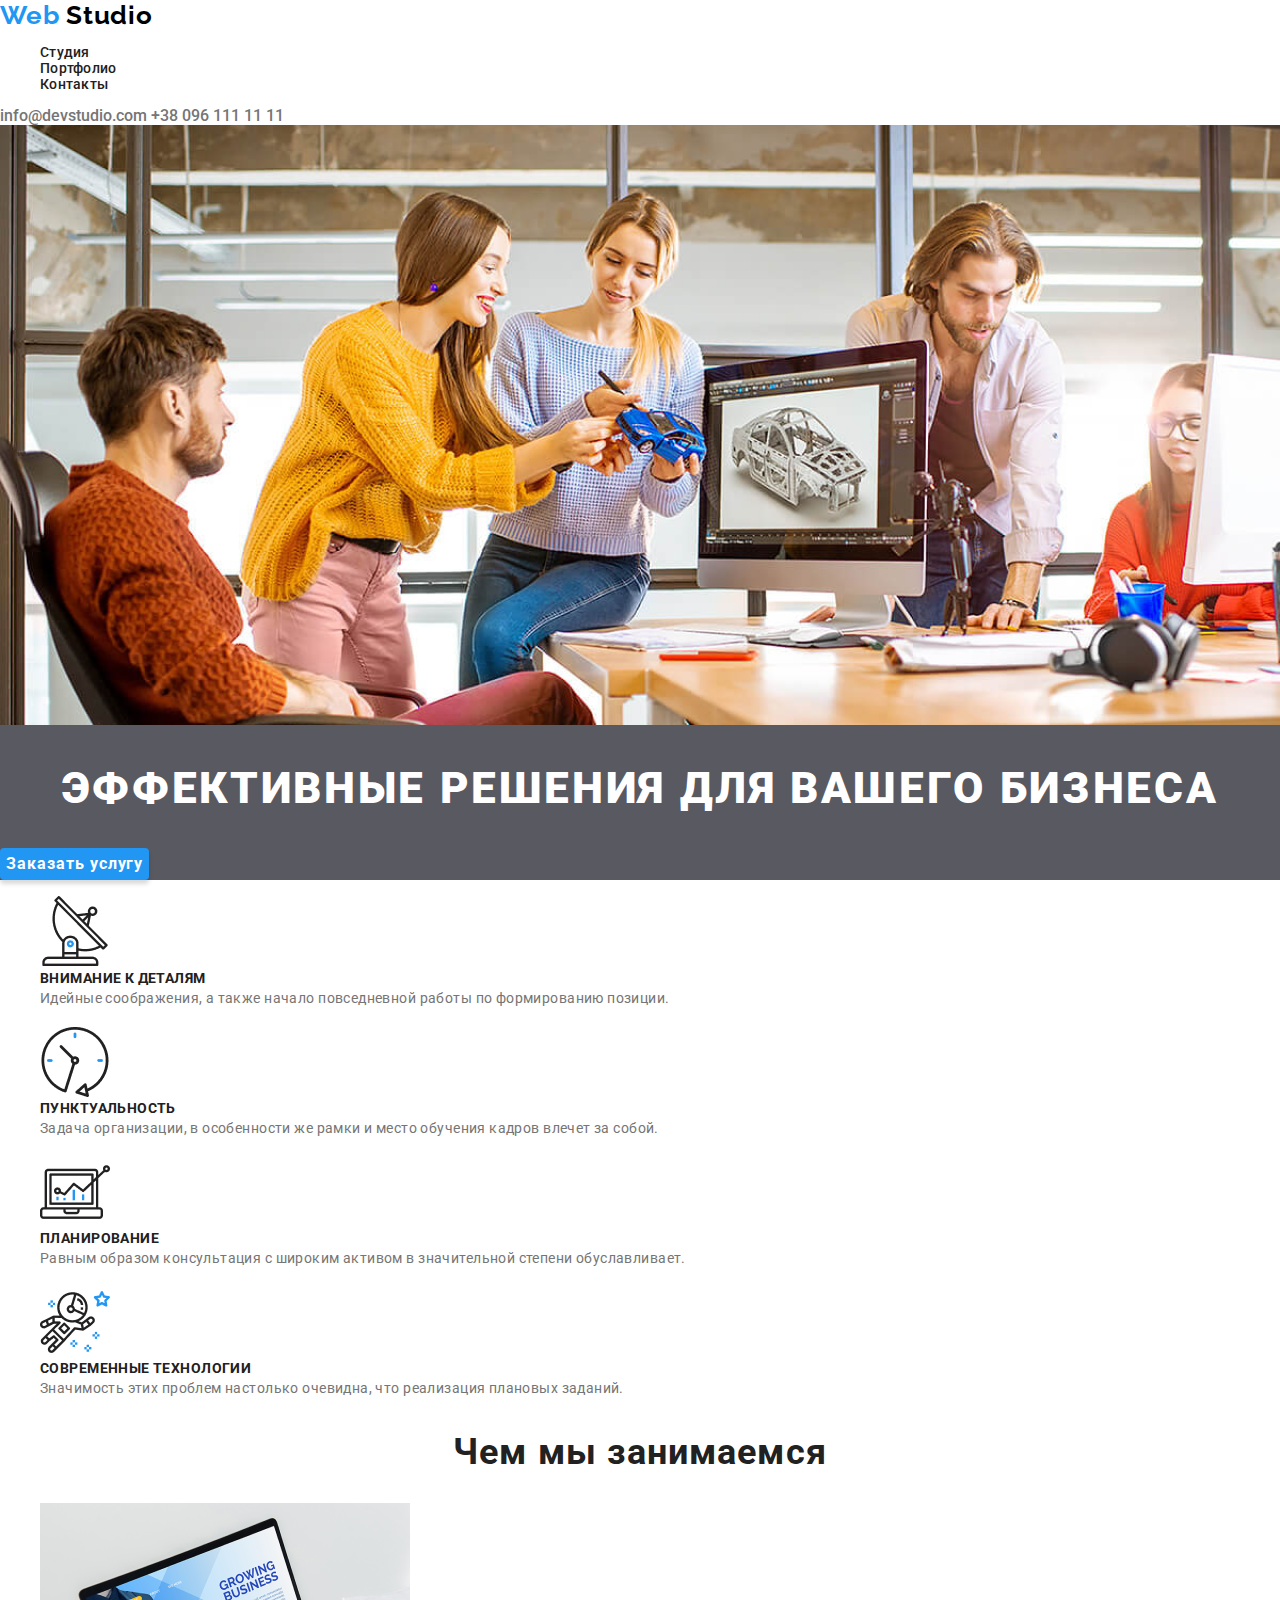
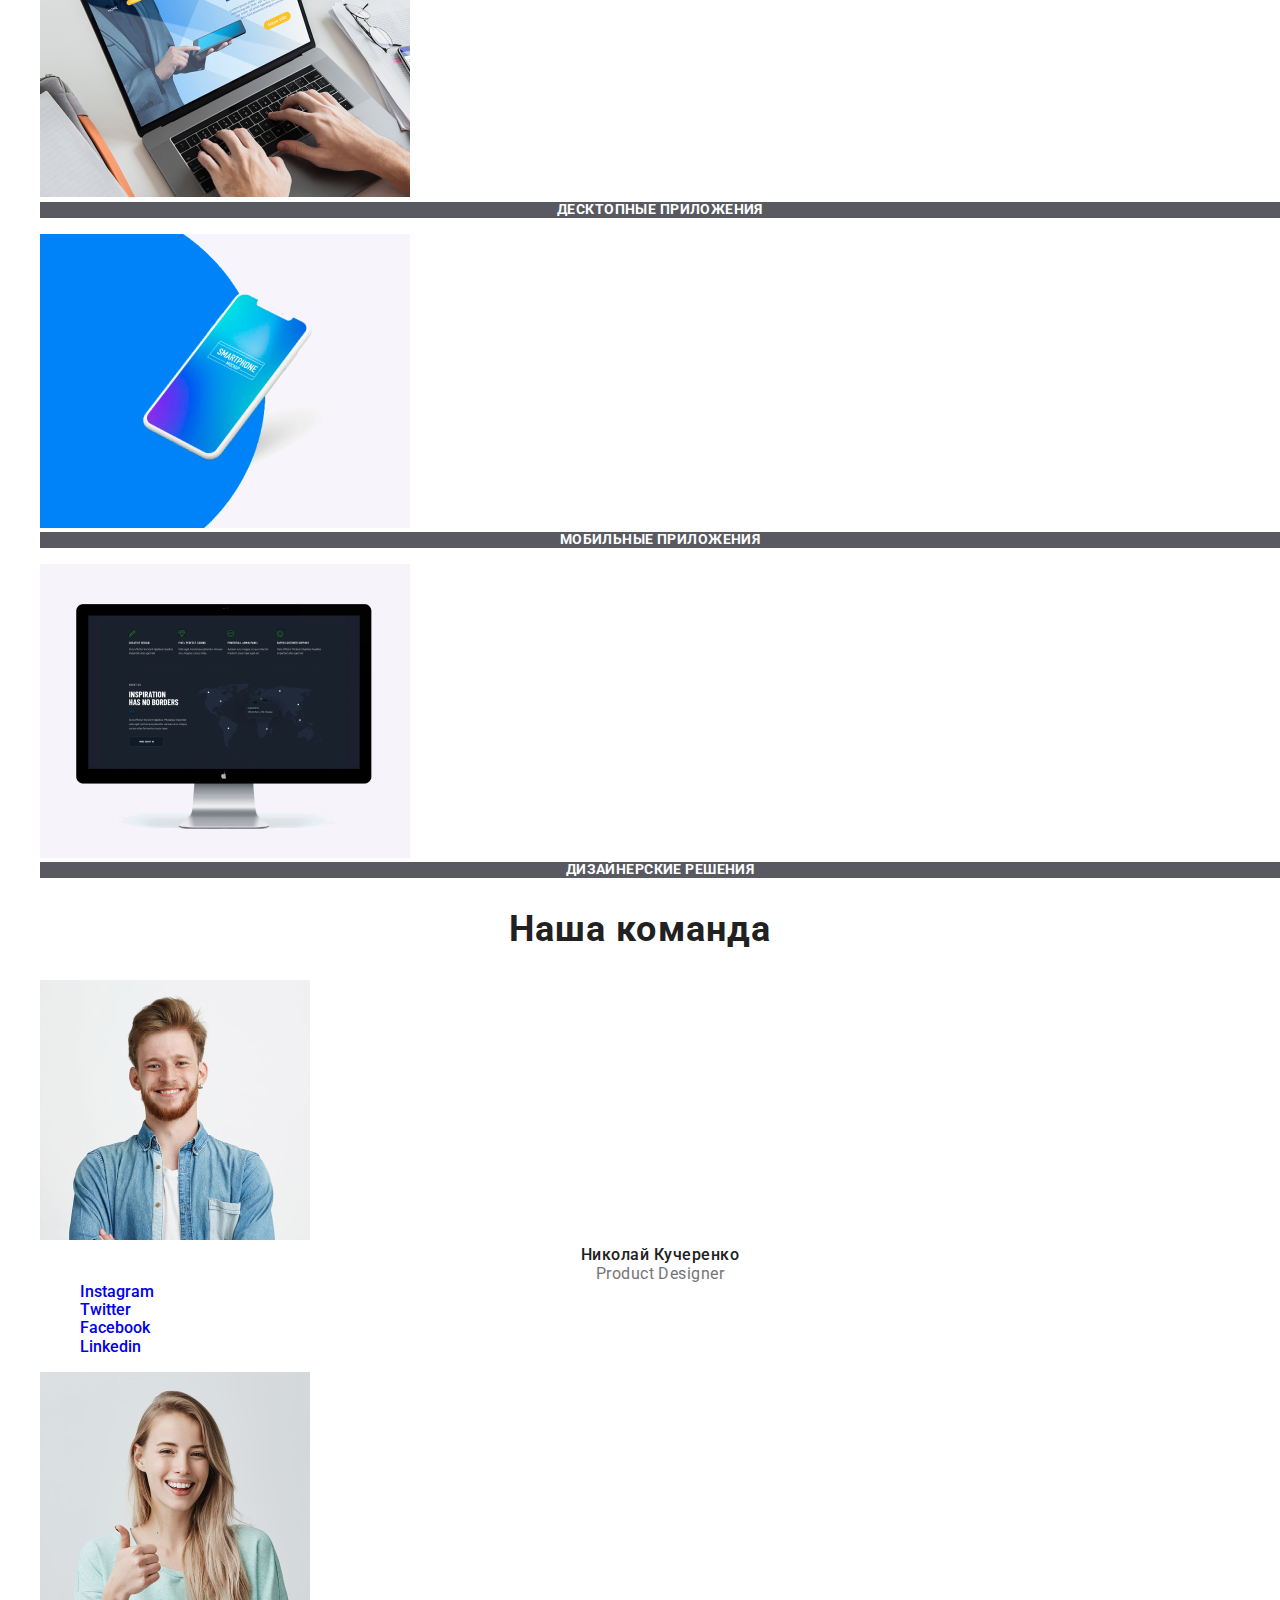
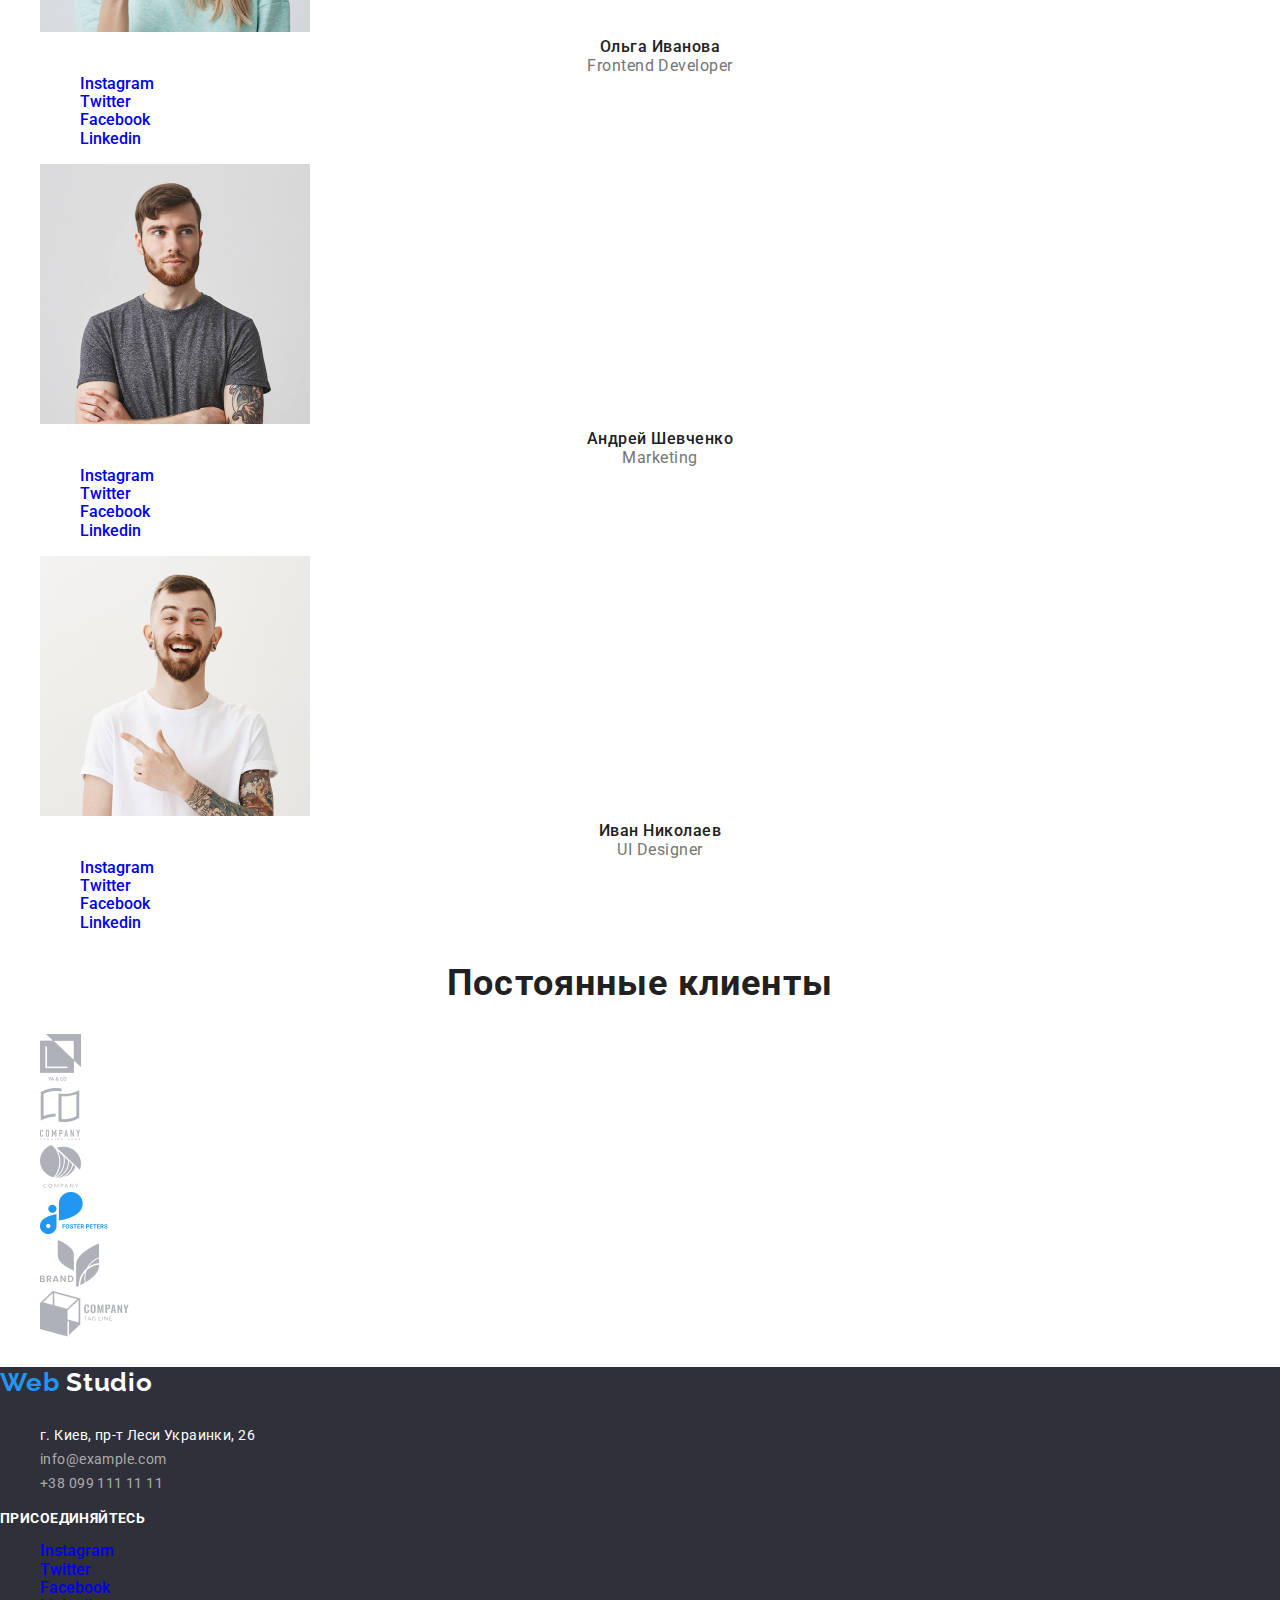
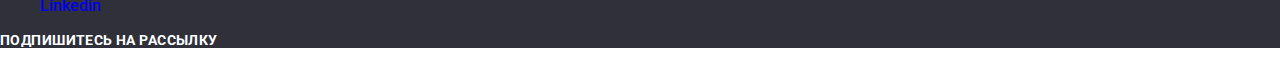
==== index.html @ 92ddf0d1 "Перенес файлы в новый репозиторий" ====
<!DOCTYPE html>
<html lang="ru">
  <head>
    <meta charset="UTF-8" />
    <meta name="viewport" content="width=device-width, initial-scale=1.0" />
    <link rel="stylesheet" href="./css/normalize.css" />
    <link href="https://fonts.googleapis.com/css2?family=Raleway:wght@700&family=Roboto:wght@400;500;700;900&display=swap"
      rel="stylesheet" />
    <link rel="stylesheet" href="./css/styles.css" />
    <title>Web Studio</title>
  </head>
  <body>
    <header>
      <a href="./" class="logo">Web <span class="logoword">Studio</span></a>
      <nav>
        <ul class="navigation">
          <li><a href="index.html" class="navigation-item">Студия</a></li>
          <li>
          <a href="portfolio.html" class="navigation-item">Портфолио</a>
          </li>
          <li><a href="#" class="navigation-item">Контакты</a></li>
        </ul>
      </nav>
      <a href="mailto:info@devstudio.com" class="navigation-item">info@devstudio.com</a>
      <a href="tel:+380961111111" class="navigation-item">+38 096 111 11 11</a>
    </header>

    <main>
      <section class="hero">
        <div>
          <img src="./images/Header img.png" alt="Команда работает над проектом" />
          <h1>Эффективные решения для вашего бизнеса</h1>
          <button class="button">Заказать услугу</button>
         </div>
      </section>
      <section>
        <ul class="features">
          <li><img src="./images/antenna 1.png" alt="Антена" /></li>
          <li class="features-title">Внимание к деталям</li>
          <li class="features-content">
            Идейные соображения, а также начало повседневной работы по
            формированию позиции.
          </li>
        </ul>
        <ul class="features">
          <li><img src="./images/clock 1.png" alt="Часы" /></li>
          <li class="features-title">Пунктуальность</li>
          <li class="features-content">
            Задача организации, в особенности же рамки и место обучения кадров
            влечет за собой.
          </li>
        </ul>
        <ul class="features">
          <li><img src="./images/diagram 1.png" alt="Диграмма" /></li>
          <li class="features-title">Планирование</li>
          <li class="features-content">
            Равным образом консультация с широким активом в значительной степени
            обуславливает.
          </li>
        </ul>
        <ul class="features">
          <li><img src="./images/astronaut 1.png" alt="Астронавт" /></li>
          <li class="features-title">Современные технологии</li>
          <li class="features-content">
            Значимость этих проблем настолько очевидна, что реализация плановых
            заданий.
          </li>
        </ul>
      </section>
      <section>
        <h2>Чем мы занимаемся</h2>
        <ul class="working">
          <li><img src="./images/desktop.png" alt="Десктоп" /></li>
          <li class="working-title">Десктопные приложения</li>
        </ul>
        <ul class="working">
          <li><img src="./images/mobile.png" alt="Мобильный" /></li>
          <li class="working-title">Мобильные приложения</li>
        </ul>
        <ul class="working">
          <li><img src="./images/design.png" alt="Дизайн" /></li>
          <li class="working-title">Дизайнерские решения</li>
        </ul>
      </section>
      <section>
        <h2>Наша команда</h2>
        <ul class="team-list">
          <li><img src="./images/nickolay.png" alt="Николай Кучеренко" /></li>
          <li class="employee">Николай Кучеренко</li>
          <li class="profession">Product Designer</li>
          <li>
            <ul class="social-link">
              <li><a href="#" aria-label="Instagram" class="social-item">Instagram</a></li>
              <li><a href="#" aria-label="Twitter" class="social-item">Twitter</a></li>
              <li><a href="#" aria-label="Facebook" class="social-item">Facebook</a></li>
              <li><a href="#" aria-label="Linkedin" class="social-item">Linkedin</a></li>
            </ul>
          </li>
        </ul>
        <ul class="team-list">
          <li><img src="./images/olga.png" alt="Ольга Иванова" /></li>
          <li class="employee">Ольга Иванова</li>
          <li class="profession">Frontend Developer</li>
          <li>
            <ul class="social-link">
              <li><a href="#" aria-label="Instagram" class="social-item">Instagram</a></li>
              <li><a href="#" aria-label="Twitter" class="social-item">Twitter</a></li>
              <li><a href="#" aria-label="Facebook" class="social-item">Facebook</a></li>
              <li><a href="#" aria-label="Linkedin" class="social-item">Linkedin</a></li>
            </ul>
          </li>
        </ul>
        <ul class="team-list">
          <li><img src="./images/andrey.png" alt="Андрей Шевченко" /></li>
          <li class="employee">Андрей Шевченко</li>
          <li class="profession">Marketing</li>
          <li>
            <ul class="social-link">
              <li><a href="#" aria-label="Instagram" class="social-item">Instagram</a></li>
              <li><a href="#" aria-label="Twitter" class="social-item">Twitter</a></li>
              <li><a href="#" aria-label="Facebook" class="social-item">Facebook</a></li>
              <li><a href="#" aria-label="Linkedin" class="social-item">Linkedin</a></li>
            </ul>
          </li>
        </ul>
        <ul class="team-list">
          <li><img src="./images/ivan.png" alt="Иван Николаев" /></li>
          <li class="employee">Иван Николаев</li>
          <li class="profession">UI Designer</li>
          <li>
            <ul class="social-link">
              <li><a href="#" aria-label="Instagram" class="social-item">Instagram</a></li>
              <li><a href="#" aria-label="Twitter" class="social-item">Twitter</a></li>
              <li><a href="#" aria-label="Facebook" class="social-item">Facebook</a></li>
              <li><a href="#" aria-label="Linkedin" class="social-item">Linkedin</a></li>
            </ul>
          </li>
        </ul>
      </section>
      <section>
        <h2>Постоянные клиенты</h2>
        <ul class="client-list">
          <li>
            <a href="#"><img src="./images/logo-1.png" alt="logo1" /></a>
          </li>
          <li>
            <a href="#"><img src="./images/logo-2.png" alt="logo2" /></a>
          </li>
          <li>
            <a href="#"><img src="./images/logo-3.png" alt="logo3" /></a>
          </li>
          <li>
            <a href="#"><img src="./images/logo-4.png" alt="logo4" /></a>
          </li>
          <li>
            <a href="#"><img src="./images/logo-5.png" alt="logo5" /></a>
          </li>
          <li>
            <a href="#"><img src="./images/logo-6.png" alt="logo6" /></a>
          </li>
        </ul>
      </section>
    </main>
    <footer>
      <section>
        <h3 class="logo">Web <span class="logoword-white">Studio</span></h3>
        <address>
          <ul class="address">
            <li>г. Киев, пр-т Леси Украинки, 26</li>
            <li class="address-item">info@example.com</li>
            <li class="address-item">+38 099 111 11 11</li>
          </ul>
        </address>
      </section>
      <section>
        <h3 class="invite">Присоединяйтесь</h3>
        <ul class="invite-list">
          <li>
            <a href="#" aria-label="Instagram" class="invite-item">Instagram</a>
          </li>
          <li>
            <a href="#" aria-label="Twitter" class="invite-item">Twitter</a>
          </li>
          <li>
            <a href="#" aria-label="Facebook" class="invite-item">Facebook</a>
          </li>
            <a href="#" aria-label="Linkedin" class="invite-item">Linkedin</a>
          </li>
        </ul>
      </section>
      <section>
        <h3 class="invite">Подпишитесь на рассылку</h3>
      </section>
    </footer>
  </body>
</html>
---- css/styles.css ----
:root {
  --accent-color: #2196f3;
  --dark-color: #212121;
  --white-color: #ffffff;
  --gray-color: #757575;
}

body {
  font-family: "Roboto", sans-serif;
  font-style: normal;
  font-weight: 500;
  color: var(--dark-color);
}

/* Начало хедера */

.logo {
  font-family: "Raleway", sans-serif;
  font-style: normal;
  font-weight: bold;
  font-size: 26px;
  line-height: 1.19;
  letter-spacing: 0.03em;
  color: var(--accent-color);
  text-decoration: none;
}
.logoword {
  color: #000000;
}

.navigation {
  font-size: 14px;
  line-height: 1.14;
  letter-spacing: 0.02em;
  list-style-type: none;
}

.navigation-item {
  text-decoration: none;
  color: var(--dark-color);
}

.navigation-item:hover {
  color: var(--accent-color);
}

.navigation-item:focus {
  color: var(--accent-color);
}

nav ~ a.navigation-item {
  color: var(--gray-color);
}

/* Конец хедера */
/* Начало основной части */

.hero {
  background: rgba(47, 48, 58, 0.8);
}

h1 {
  font-style: normal;
  font-weight: 900;
  font-size: 44px;
  line-height: 1.36;
  text-align: center;
  letter-spacing: 0.06em;
  text-transform: uppercase;
  color: var(--white-color);
}

.button {
  font-weight: bold;
  font-size: 16px;
  line-height: 1.87;
  display: flex;
  align-items: center;
  text-align: center;
  letter-spacing: 0.06em;
  color: var(--white-color);
  background: var(--accent-color);
  box-shadow: 0px 4px 4px rgba(0, 0, 0, 0.15);
  border-radius: 4px;
  border: var(--white-color);
}

.button:hover {
  background: #188ce8;
}

.features {
  list-style-type: none;
}

.features-title {
  font-weight: bold;
  font-size: 14px;
  line-height: 1.14;
  letter-spacing: 0.03em;
  text-transform: uppercase;
  color: var(--dark-color);
}

.features-content {
  font-weight: normal;
  font-size: 14px;
  line-height: 1.71;
  letter-spacing: 0.03em;
  color: var(--gray-color);
}

h2 {
  font-weight: bold;
  font-size: 36px;
  line-height: 1.17;
  text-align: center;
  letter-spacing: 0.03em;
  color: var(--dark-color);
}

.working {
  list-style-type: none;
}

.working-title {
  font-weight: bold;
  font-size: 14px;
  line-height: 1.14;
  text-align: center;
  letter-spacing: 0.03em;
  text-transform: uppercase;
  color: var(--white-color);
  background: rgba(47, 48, 58, 0.8);
}

.team-list,
.social-link {
  list-style-type: none;
}

.social-item {
  text-decoration: none;
}

.employee {
  font-weight: 500;
  font-size: 16px;
  line-height: 1.19;
  text-align: center;
  letter-spacing: 0.03em;
  color: var(--dark-color);
}

.profession {
  font-weight: normal;
  font-size: 16px;
  line-height: 1.19;
  text-align: center;
  letter-spacing: 0.03em;
  color: var(--gray-color);
}

.client-list {
  list-style-type: none;
}

/* Конец основной части */
/* Начало футера */

footer {
  background: #2f303a;
}

.logoword-white {
  color: var(--white-color);
}

.address {
  list-style-type: none;
  font-style: normal;
  font-weight: normal;
  font-size: 14px;
  line-height: 1.714;
  letter-spacing: 0.03em;
  color: var(--white-color);
}

.address-item {
  color: rgba(255, 255, 255, 0.6);
}

.invite {
  font-weight: bold;
  font-size: 14px;
  line-height: 1.143;
  letter-spacing: 0.03em;
  text-transform: uppercase;
  color: var(--white-color);
}

.invite-list {
  list-style-type: none;
}

.invite-item {
  text-decoration: none;
}

/* Конец футера */
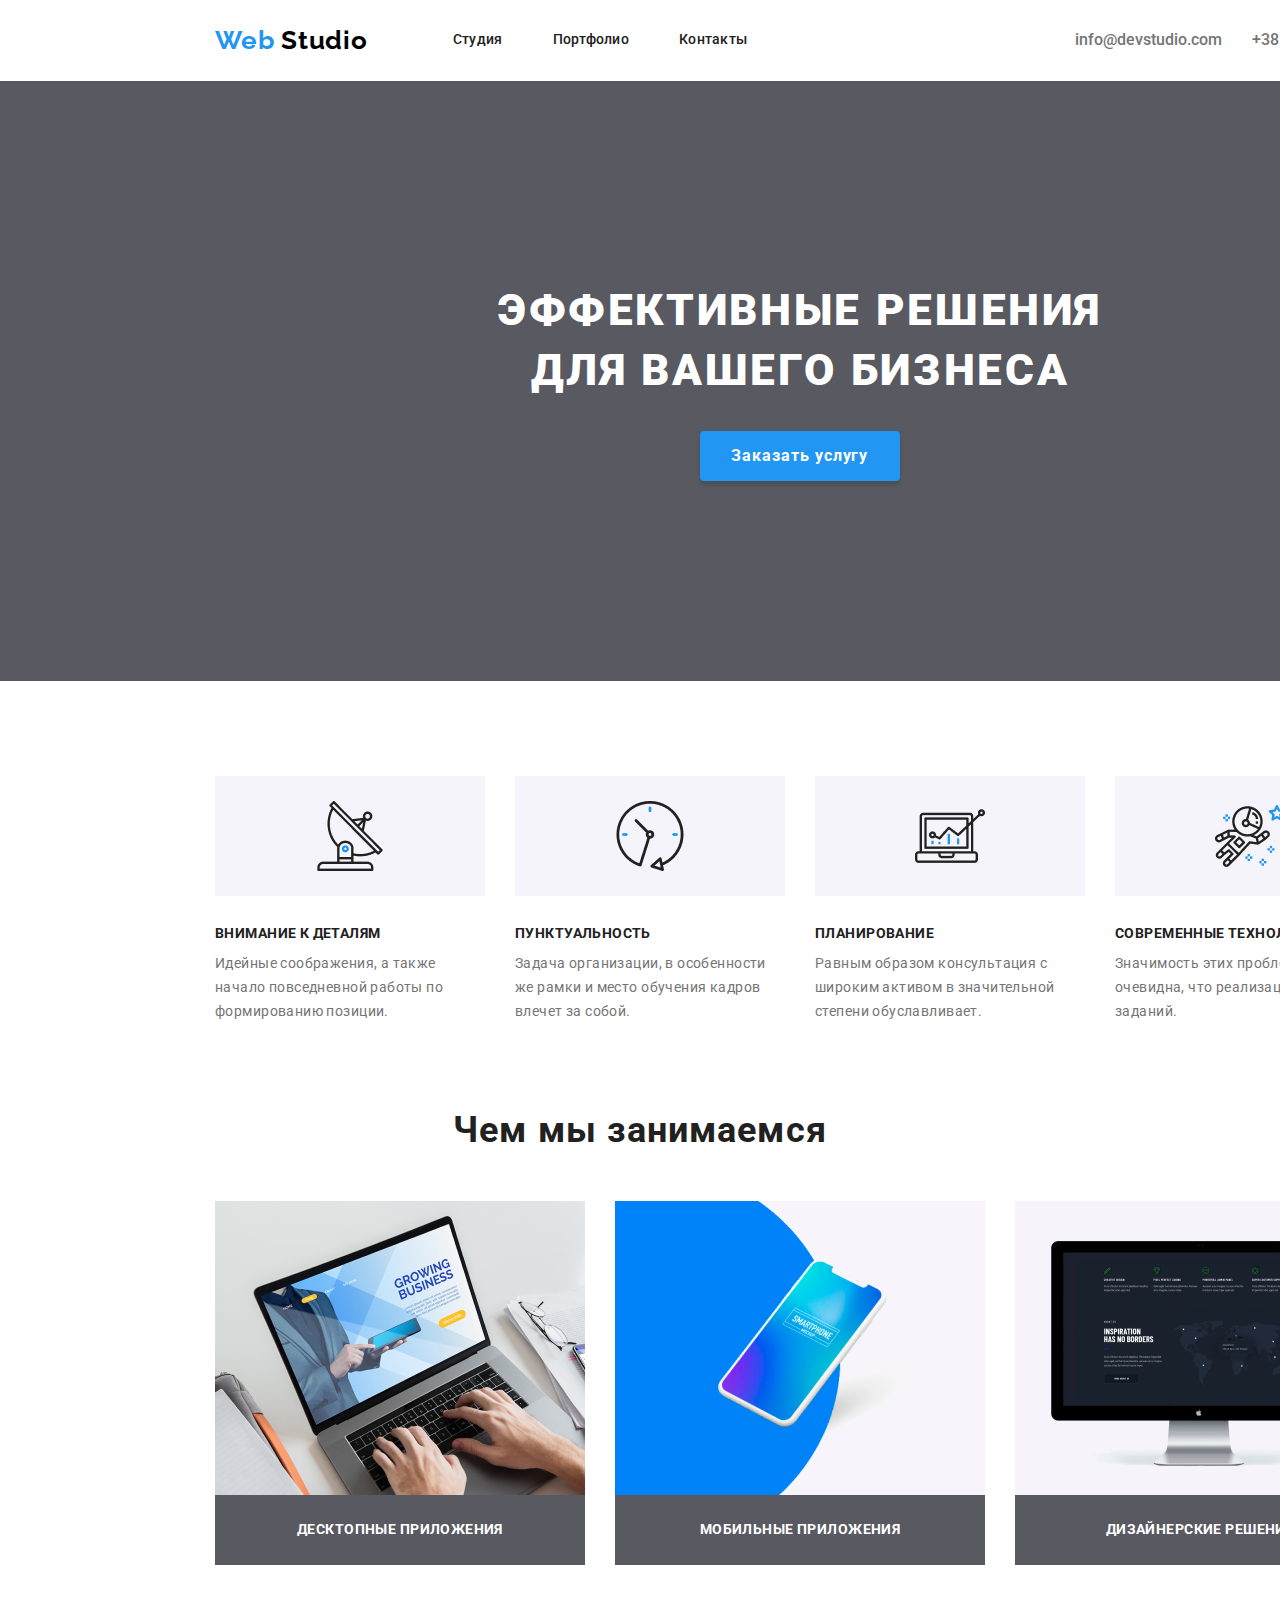
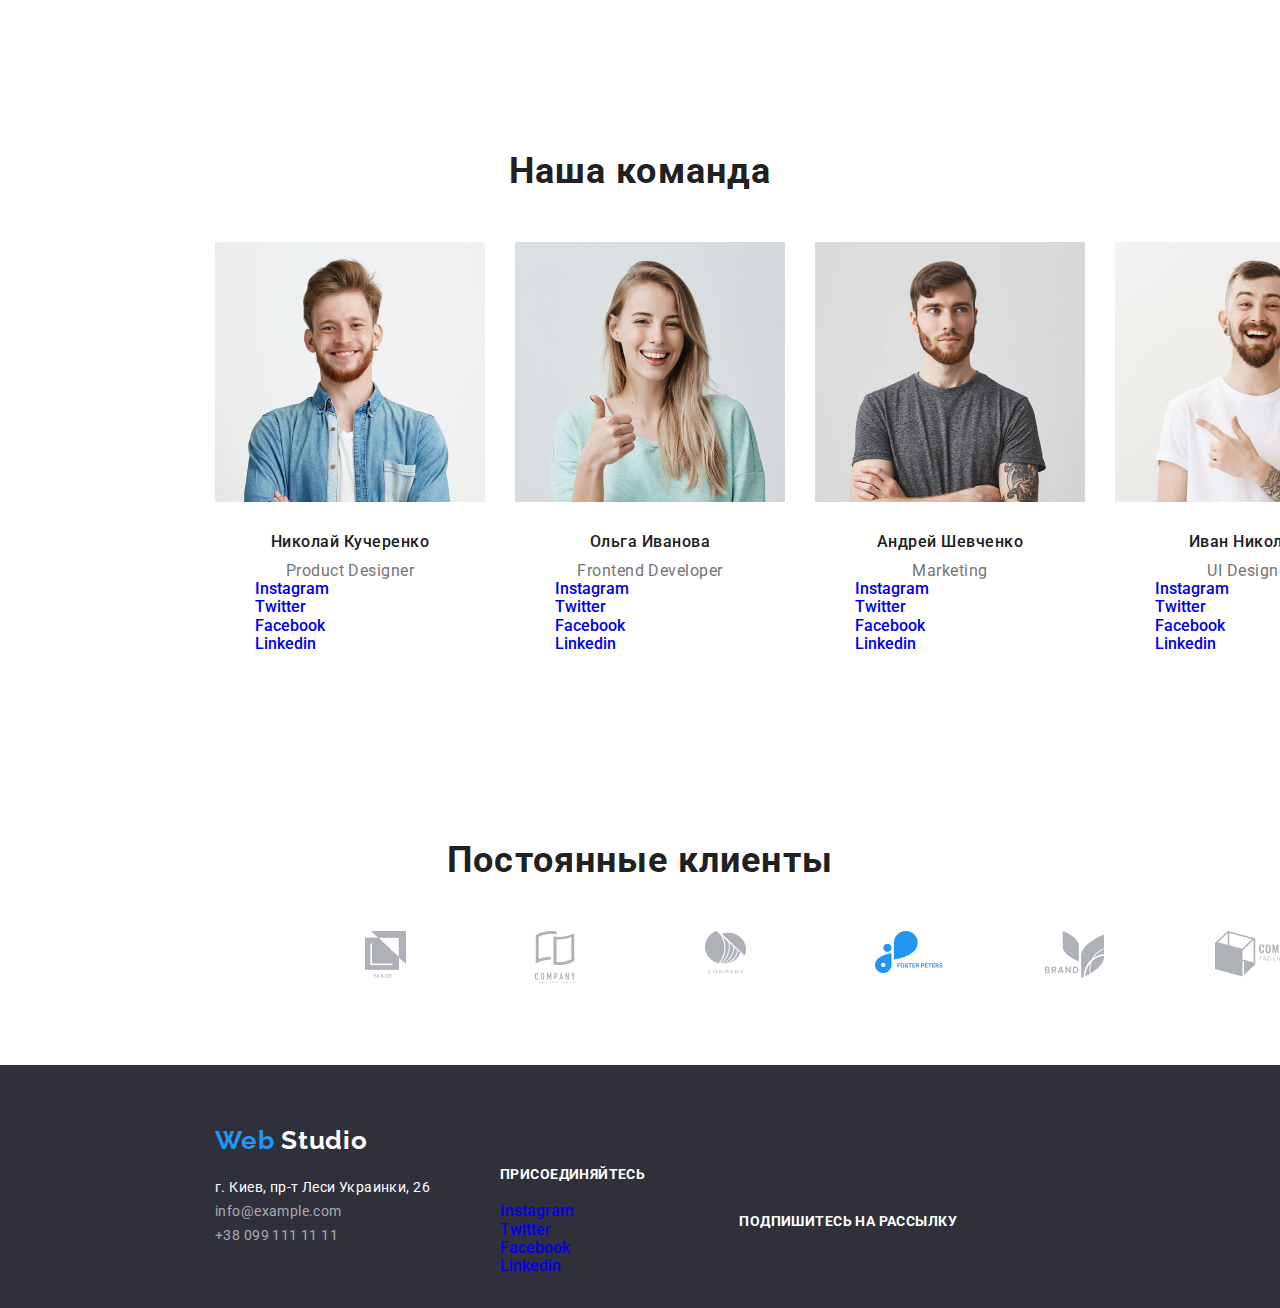
==== commit 8dc8d16f: "Сделал ДЗ №3" ====
--- a/index.html
+++ b/index.html
@@ -11,186 +11,198 @@
   </head>
   <body>
     <header>
-      <a href="./" class="logo">Web <span class="logoword">Studio</span></a>
-      <nav>
-        <ul class="navigation">
-          <li><a href="index.html" class="navigation-item">Студия</a></li>
-          <li>
-          <a href="portfolio.html" class="navigation-item">Портфолио</a>
-          </li>
-          <li><a href="#" class="navigation-item">Контакты</a></li>
-        </ul>
-      </nav>
-      <a href="mailto:info@devstudio.com" class="navigation-item">info@devstudio.com</a>
-      <a href="tel:+380961111111" class="navigation-item">+38 096 111 11 11</a>
+      <div class="container flexbox">
+        <a href="./" class="logo">Web <span class="logoword">Studio</span></a>
+        <nav class="navigation-navigation">
+          <ul class="navigation flexbox">
+            <li class="navigation-menu"><a href="index.html" class="navigation-item">Студия</a></li>
+            <li class="navigation-menu">
+            <a href="portfolio.html" class="navigation-item">Портфолио</a>
+            </li>
+            <li class="navigation-menu"><a href="#" class="navigation-item">Контакты</a></li>
+          </ul>
+        </nav>
+        <a href="mailto:info@devstudio.com" class="navigation-item">info@devstudio.com</a>
+        <a href="tel:+380961111111" class="navigation-item">+38 096 111 11 11</a>
+      </div>
     </header>
 
     <main>
       <section class="hero">
-        <div>
-          <img src="./images/Header img.png" alt="Команда работает над проектом" />
-          <h1>Эффективные решения для вашего бизнеса</h1>
-          <button class="button">Заказать услугу</button>
-         </div>
-      </section>
-      <section>
-        <ul class="features">
-          <li><img src="./images/antenna 1.png" alt="Антена" /></li>
-          <li class="features-title">Внимание к деталям</li>
-          <li class="features-content">
+            <div>
+              <!-- <img src="./images/Header img.png" alt="Команда работает над проектом" /> -->
+              <h1>Эффективные решения для вашего бизнеса</h1>
+              <button class="button">Заказать услугу</button>
+            </div>
+      </section>
+      <section>
+        <div class="container flexbox">
+          <ul class="features">
+            <li class="features-img"><img src="./images/antenna 1.png" alt="Антена" /></li>
+            <li class="features-title">Внимание к деталям</li>
+            <li class="features-content">
             Идейные соображения, а также начало повседневной работы по
             формированию позиции.
-          </li>
-        </ul>
-        <ul class="features">
-          <li><img src="./images/clock 1.png" alt="Часы" /></li>
-          <li class="features-title">Пунктуальность</li>
-          <li class="features-content">
+            </li>
+          </ul>
+          <ul class="features">
+            <li class="features-img"><img src="./images/clock 1.png" alt="Часы" /></li>
+            <li class="features-title">Пунктуальность</li>
+            <li class="features-content">
             Задача организации, в особенности же рамки и место обучения кадров
             влечет за собой.
-          </li>
-        </ul>
-        <ul class="features">
-          <li><img src="./images/diagram 1.png" alt="Диграмма" /></li>
-          <li class="features-title">Планирование</li>
-          <li class="features-content">
+            </li>
+          </ul>
+          <ul class="features">
+            <li class="features-img"><img src="./images/diagram 1.png" alt="Диграмма" /></li>
+            <li class="features-title">Планирование</li>
+            <li class="features-content">
             Равным образом консультация с широким активом в значительной степени
             обуславливает.
-          </li>
-        </ul>
-        <ul class="features">
-          <li><img src="./images/astronaut 1.png" alt="Астронавт" /></li>
-          <li class="features-title">Современные технологии</li>
-          <li class="features-content">
+            </li>
+          </ul>
+          <ul class="features">
+            <li class="features-img"><img src="./images/astronaut 1.png" alt="Астронавт" /></li>
+            <li class="features-title">Современные технологии</li>
+            <li class="features-content">
             Значимость этих проблем настолько очевидна, что реализация плановых
             заданий.
-          </li>
-        </ul>
-      </section>
-      <section>
-        <h2>Чем мы занимаемся</h2>
-        <ul class="working">
-          <li><img src="./images/desktop.png" alt="Десктоп" /></li>
-          <li class="working-title">Десктопные приложения</li>
-        </ul>
-        <ul class="working">
-          <li><img src="./images/mobile.png" alt="Мобильный" /></li>
-          <li class="working-title">Мобильные приложения</li>
-        </ul>
-        <ul class="working">
-          <li><img src="./images/design.png" alt="Дизайн" /></li>
-          <li class="working-title">Дизайнерские решения</li>
-        </ul>
-      </section>
-      <section>
-        <h2>Наша команда</h2>
-        <ul class="team-list">
-          <li><img src="./images/nickolay.png" alt="Николай Кучеренко" /></li>
-          <li class="employee">Николай Кучеренко</li>
-          <li class="profession">Product Designer</li>
-          <li>
-            <ul class="social-link">
-              <li><a href="#" aria-label="Instagram" class="social-item">Instagram</a></li>
-              <li><a href="#" aria-label="Twitter" class="social-item">Twitter</a></li>
-              <li><a href="#" aria-label="Facebook" class="social-item">Facebook</a></li>
-              <li><a href="#" aria-label="Linkedin" class="social-item">Linkedin</a></li>
-            </ul>
-          </li>
-        </ul>
-        <ul class="team-list">
-          <li><img src="./images/olga.png" alt="Ольга Иванова" /></li>
-          <li class="employee">Ольга Иванова</li>
-          <li class="profession">Frontend Developer</li>
-          <li>
-            <ul class="social-link">
-              <li><a href="#" aria-label="Instagram" class="social-item">Instagram</a></li>
-              <li><a href="#" aria-label="Twitter" class="social-item">Twitter</a></li>
-              <li><a href="#" aria-label="Facebook" class="social-item">Facebook</a></li>
-              <li><a href="#" aria-label="Linkedin" class="social-item">Linkedin</a></li>
-            </ul>
-          </li>
-        </ul>
-        <ul class="team-list">
-          <li><img src="./images/andrey.png" alt="Андрей Шевченко" /></li>
-          <li class="employee">Андрей Шевченко</li>
-          <li class="profession">Marketing</li>
-          <li>
-            <ul class="social-link">
-              <li><a href="#" aria-label="Instagram" class="social-item">Instagram</a></li>
-              <li><a href="#" aria-label="Twitter" class="social-item">Twitter</a></li>
-              <li><a href="#" aria-label="Facebook" class="social-item">Facebook</a></li>
-              <li><a href="#" aria-label="Linkedin" class="social-item">Linkedin</a></li>
-            </ul>
-          </li>
-        </ul>
-        <ul class="team-list">
-          <li><img src="./images/ivan.png" alt="Иван Николаев" /></li>
-          <li class="employee">Иван Николаев</li>
-          <li class="profession">UI Designer</li>
-          <li>
-            <ul class="social-link">
-              <li><a href="#" aria-label="Instagram" class="social-item">Instagram</a></li>
-              <li><a href="#" aria-label="Twitter" class="social-item">Twitter</a></li>
-              <li><a href="#" aria-label="Facebook" class="social-item">Facebook</a></li>
-              <li><a href="#" aria-label="Linkedin" class="social-item">Linkedin</a></li>
-            </ul>
-          </li>
-        </ul>
-      </section>
-      <section>
-        <h2>Постоянные клиенты</h2>
-        <ul class="client-list">
-          <li>
-            <a href="#"><img src="./images/logo-1.png" alt="logo1" /></a>
-          </li>
-          <li>
-            <a href="#"><img src="./images/logo-2.png" alt="logo2" /></a>
-          </li>
-          <li>
-            <a href="#"><img src="./images/logo-3.png" alt="logo3" /></a>
-          </li>
-          <li>
-            <a href="#"><img src="./images/logo-4.png" alt="logo4" /></a>
-          </li>
-          <li>
-            <a href="#"><img src="./images/logo-5.png" alt="logo5" /></a>
-          </li>
-          <li>
-            <a href="#"><img src="./images/logo-6.png" alt="logo6" /></a>
-          </li>
-        </ul>
+            </li>
+          </ul>
+        </div>
+      </section>
+      <section>
+        <h2 class="wht-doing">Чем мы занимаемся</h2>
+        <div class="container flexbox">
+          <ul class="working">
+            <li class="working-img"><img src="./images/desktop.png" alt="Десктоп" /></li>
+            <li class="working-title">Десктопные приложения</li>
+          </ul>
+          <ul class="working">
+            <li class="working-img"><img src="./images/mobile.png" alt="Мобильный" /></li>
+            <li class="working-title">Мобильные приложения</li>
+          </ul>
+          <ul class="working">
+            <li class="working-img"><img src="./images/design.png" alt="Дизайн" /></li>
+            <li class="working-title">Дизайнерские решения</li>
+          </ul>
+        </div>
+      </section>
+      <section>
+        <h2 class="our-cmnd">Наша команда</h2>
+        <div class="container flexbox">
+          <ul class="team-list">
+            <li class="team-img"><img src="./images/nickolay.png" alt="Николай Кучеренко"/></li>
+            <li class="employee">Николай Кучеренко</li>
+            <li class="profession">Product Designer</li>
+            <li>
+              <ul class="social-link">
+                <li><a href="#" aria-label="Instagram" class="social-item">Instagram</a></li>
+                <li><a href="#" aria-label="Twitter" class="social-item">Twitter</a></li>
+                <li><a href="#" aria-label="Facebook" class="social-item">Facebook</a></li>
+                <li><a href="#" aria-label="Linkedin" class="social-item">Linkedin</a></li>
+              </ul>
+            </li>
+          </ul>
+          <ul class="team-list">
+            <li class="team-img"><img src="./images/olga.png" alt="Ольга Иванова" /></li>
+            <li class="employee">Ольга Иванова</li>
+            <li class="profession">Frontend Developer</li>
+            <li>
+              <ul class="social-link">
+                <li><a href="#" aria-label="Instagram" class="social-item">Instagram</a></li>
+                <li><a href="#" aria-label="Twitter" class="social-item">Twitter</a></li>
+                <li><a href="#" aria-label="Facebook" class="social-item">Facebook</a></li>
+                <li><a href="#" aria-label="Linkedin" class="social-item">Linkedin</a></li>
+              </ul>
+            </li>
+          </ul>
+          <ul class="team-list">
+            <li class="team-img"><img src="./images/andrey.png" alt="Андрей Шевченко" /></li>
+            <li class="employee">Андрей Шевченко</li>
+            <li class="profession">Marketing</li>
+            <li>
+              <ul class="social-link">
+                <li><a href="#" aria-label="Instagram" class="social-item">Instagram</a></li>
+                <li><a href="#" aria-label="Twitter" class="social-item">Twitter</a></li>
+                <li><a href="#" aria-label="Facebook" class="social-item">Facebook</a></li>
+                <li><a href="#" aria-label="Linkedin" class="social-item">Linkedin</a></li>
+              </ul>
+            </li>
+          </ul>
+          <ul class="team-list">
+            <li class="team-img"><img src="./images/ivan.png" alt="Иван Николаев" /></li>
+            <li class="employee">Иван Николаев</li>
+            <li class="profession">UI Designer</li>
+            <li>
+              <ul class="social-link">
+                <li><a href="#" aria-label="Instagram" class="social-item">Instagram</a></li>
+                <li><a href="#" aria-label="Twitter" class="social-item">Twitter</a></li>
+                <li><a href="#" aria-label="Facebook" class="social-item">Facebook</a></li>
+                <li><a href="#" aria-label="Linkedin" class="social-item">Linkedin</a></li>
+              </ul>
+            </li>
+          </ul>
+        </div>
+      </section>
+      <section>
+        <h2 class="our-client">Постоянные клиенты</h2>
+        <div class="container">
+          <ul class="client-list flexbox">
+            <li class="client">
+              <a href="#"><img src="./images/logo-1.png" alt="logo1" /></a>
+            </li>
+            <li class="client">
+              <a href="#"><img src="./images/logo-2.png" alt="logo2" /></a>
+            </li>
+            <li class="client">
+              <a href="#"><img src="./images/logo-3.png" alt="logo3" /></a>
+            </li>
+            <li class="client">
+              <a href="#"><img src="./images/logo-4.png" alt="logo4" /></a>
+            </li>
+            <li class="client">
+              <a href="#"><img src="./images/logo-5.png" alt="logo5" /></a>
+            </li>
+            <li class="client">
+              <a href="#"><img src="./images/logo-6.png" alt="logo6" /></a>
+            </li>
+          </ul>
+        </div>
       </section>
     </main>
     <footer>
-      <section>
-        <h3 class="logo">Web <span class="logoword-white">Studio</span></h3>
-        <address>
-          <ul class="address">
-            <li>г. Киев, пр-т Леси Украинки, 26</li>
-            <li class="address-item">info@example.com</li>
-            <li class="address-item">+38 099 111 11 11</li>
-          </ul>
-        </address>
-      </section>
-      <section>
-        <h3 class="invite">Присоединяйтесь</h3>
-        <ul class="invite-list">
-          <li>
-            <a href="#" aria-label="Instagram" class="invite-item">Instagram</a>
-          </li>
-          <li>
-            <a href="#" aria-label="Twitter" class="invite-item">Twitter</a>
-          </li>
-          <li>
-            <a href="#" aria-label="Facebook" class="invite-item">Facebook</a>
-          </li>
-            <a href="#" aria-label="Linkedin" class="invite-item">Linkedin</a>
-          </li>
-        </ul>
-      </section>
-      <section>
-        <h3 class="invite">Подпишитесь на рассылку</h3>
-      </section>
+      <div class="container flexbox footer-content">
+        <section>
+            <h3 class="logo-footer">Web <span class="logoword-white">Studio</span></h3>
+            <address>
+              <ul class="address">
+                <li>г. Киев, пр-т Леси Украинки, 26</li>
+                <li class="address-item">info@example.com</li>
+                <li class="address-item">+38 099 111 11 11</li>
+              </ul>
+            </address>
+        </section>
+        <section>
+            <h3 class="invite">Присоединяйтесь</h3>
+            <ul class="invite-list">
+              <li>
+                <a href="#" aria-label="Instagram" class="invite-item">Instagram</a>
+              </li>
+              <li>
+                <a href="#" aria-label="Twitter" class="invite-item">Twitter</a>
+              </li>
+              <li>
+                <a href="#" aria-label="Facebook" class="invite-item">Facebook</a>
+              </li>
+                <a href="#" aria-label="Linkedin" class="invite-item">Linkedin</a>
+              </li>
+            </ul>
+        </section>
+        <section>
+          <h3 class="invite">Подпишитесь на рассылку</h3>
+        </section>
+      </div>
     </footer>
   </body>
 </html>
--- a/css/styles.css
+++ b/css/styles.css
@@ -5,11 +5,29 @@
   --gray-color: #757575;
 }
 
+* {
+  box-sizing: border-box;
+}
+
 body {
+  font-weight: 500;
   font-family: "Roboto", sans-serif;
   font-style: normal;
-  font-weight: 500;
-  color: var(--dark-color);
+  color: var(--dark-color);
+}
+
+.container {
+  width: 1600px;
+  padding-left: 215px;
+  padding-right: 215px;
+  margin-left: auto;
+  margin-right: auto;
+}
+
+.flexbox {
+  display: flex;
+  justify-content: flex-end;
+  align-items: center;
 }
 
 /* Начало хедера */
@@ -23,6 +41,9 @@
   letter-spacing: 0.03em;
   color: var(--accent-color);
   text-decoration: none;
+  padding-right: 85px;
+  padding-top: 25px;
+  padding-bottom: 25px;
 }
 .logoword {
   color: #000000;
@@ -33,11 +54,25 @@
   line-height: 1.14;
   letter-spacing: 0.02em;
   list-style-type: none;
+  padding: 0;
+  margin: 0;
+}
+
+.navigation-navigation {
+  margin-right: auto;
+}
+
+.navigation-menu:not(:last-child) {
+  margin-right: 50px;
 }
 
 .navigation-item {
   text-decoration: none;
   color: var(--dark-color);
+}
+
+.navigation-item:not(:last-child) {
+  margin-right: 30px;
 }
 
 .navigation-item:hover {
@@ -56,6 +91,10 @@
 /* Начало основной части */
 
 .hero {
+  width: 1600px;
+  height: 600px;
+  margin-left: auto;
+  margin-right: auto;
   background: rgba(47, 48, 58, 0.8);
 }
 
@@ -68,6 +107,10 @@
   letter-spacing: 0.06em;
   text-transform: uppercase;
   color: var(--white-color);
+  margin: 0em;
+  padding-left: 452px;
+  padding-right: 452px;
+  padding-top: 200px;
 }
 
 .button {
@@ -83,6 +126,12 @@
   box-shadow: 0px 4px 4px rgba(0, 0, 0, 0.15);
   border-radius: 4px;
   border: var(--white-color);
+  width: 200px;
+  height: 50px;
+  padding: 10px 31px;
+  margin-left: 700px;
+  margin-right: 700px;
+  margin-top: 30px;
 }
 
 .button:hover {
@@ -91,6 +140,20 @@
 
 .features {
   list-style-type: none;
+  margin: 0;
+  padding-left: 0;
+  padding-top: 95px;
+}
+
+.features:not(:last-child) {
+  padding-right: 30px;
+}
+
+.features-img {
+  width: 270px;
+  height: 120px;
+  background: #f5f4fa;
+  padding: 25px 100px;
 }
 
 .features-title {
@@ -100,6 +163,7 @@
   letter-spacing: 0.03em;
   text-transform: uppercase;
   color: var(--dark-color);
+  padding-top: 30px;
 }
 
 .features-content {
@@ -108,19 +172,43 @@
   line-height: 1.71;
   letter-spacing: 0.03em;
   color: var(--gray-color);
-}
-
-h2 {
+  padding-top: 10px;
+}
+
+.wht-doing {
   font-weight: bold;
   font-size: 36px;
   line-height: 1.17;
   text-align: center;
   letter-spacing: 0.03em;
   color: var(--dark-color);
+  margin-top: 85px;
+  margin-bottom: 0px;
+}
+
+h2 {
+  font-weight: bold;
+  font-size: 36px;
+  line-height: 1.17;
+  text-align: center;
+  letter-spacing: 0.03em;
+  color: var(--dark-color);
 }
 
 .working {
   list-style-type: none;
+  padding-left: 0px;
+  padding-top: 50px;
+  margin: 0;
+}
+
+.working:not(:last-child) {
+  padding-right: 30px;
+}
+
+.working-img {
+  width: 370px;
+  height: 294px;
 }
 
 .working-title {
@@ -132,6 +220,21 @@
   text-transform: uppercase;
   color: var(--white-color);
   background: rgba(47, 48, 58, 0.8);
+  height: 70px;
+  display: flex;
+  align-items: center;
+  justify-content: center;
+}
+
+.our-cmnd {
+  font-weight: bold;
+  font-size: 36px;
+  line-height: 1.17;
+  text-align: center;
+  letter-spacing: 0.03em;
+  color: var(--dark-color);
+  margin-top: 185px;
+  margin-bottom: 0px;
 }
 
 .team-list,
@@ -139,8 +242,19 @@
   list-style-type: none;
 }
 
-.social-item {
-  text-decoration: none;
+.team-list {
+  padding-left: 0;
+  padding-top: 50px;
+  margin: 0;
+}
+
+.team-list:not(:last-child) {
+  padding-right: 30px;
+}
+
+.team-img {
+  width: 270px;
+  height: 260px;
 }
 
 .employee {
@@ -150,6 +264,8 @@
   text-align: center;
   letter-spacing: 0.03em;
   color: var(--dark-color);
+  padding-top: 30px;
+  padding-bottom: 0;
 }
 
 .profession {
@@ -159,10 +275,32 @@
   text-align: center;
   letter-spacing: 0.03em;
   color: var(--gray-color);
+  padding-top: 10px;
+}
+
+.social-item {
+  text-decoration: none;
+}
+
+.our-client {
+  margin-top: 185px;
+  margin-bottom: 0px;
 }
 
 .client-list {
   list-style-type: none;
+  margin: 0;
+  padding: 0;
+}
+
+.client {
+  width: 170px;
+  height: 90px;
+  padding-top: 50px;
+}
+
+.client:not(:last-child) {
+  padding-right: 30px;
 }
 
 /* Конец основной части */
@@ -170,6 +308,24 @@
 
 footer {
   background: #2f303a;
+  margin-top: 94px;
+}
+
+.footer-content {
+  justify-content: start;
+}
+
+.logo-footer {
+  font-family: "Raleway", sans-serif;
+  font-style: normal;
+  font-weight: bold;
+  font-size: 26px;
+  line-height: 1.19;
+  letter-spacing: 0.03em;
+  color: var(--accent-color);
+  text-decoration: none;
+  padding-top: 60px;
+  margin: 0;
 }
 
 .logoword-white {
@@ -184,12 +340,28 @@
   line-height: 1.714;
   letter-spacing: 0.03em;
   color: var(--white-color);
+  margin: 0;
+  padding-left: 0px;
+  padding-top: 20px;
+  padding-right: 70px;
+  padding-bottom: 60px;
 }
 
 .address-item {
   color: rgba(255, 255, 255, 0.6);
 }
 
+.invite-list {
+  list-style-type: none;
+  margin: 0;
+  padding-left: 0;
+  padding-top: 20px;
+}
+
+.invite-item {
+  text-decoration: none;
+}
+
 .invite {
   font-weight: bold;
   font-size: 14px;
@@ -197,14 +369,12 @@
   letter-spacing: 0.03em;
   text-transform: uppercase;
   color: var(--white-color);
-}
-
-.invite-list {
-  list-style-type: none;
-}
-
-.invite-item {
-  text-decoration: none;
+  margin: 0;
+  padding-top: 70px;
+}
+
+.invite:not(:last-child) {
+  padding-right: 94px;
 }
 
 /* Конец футера */
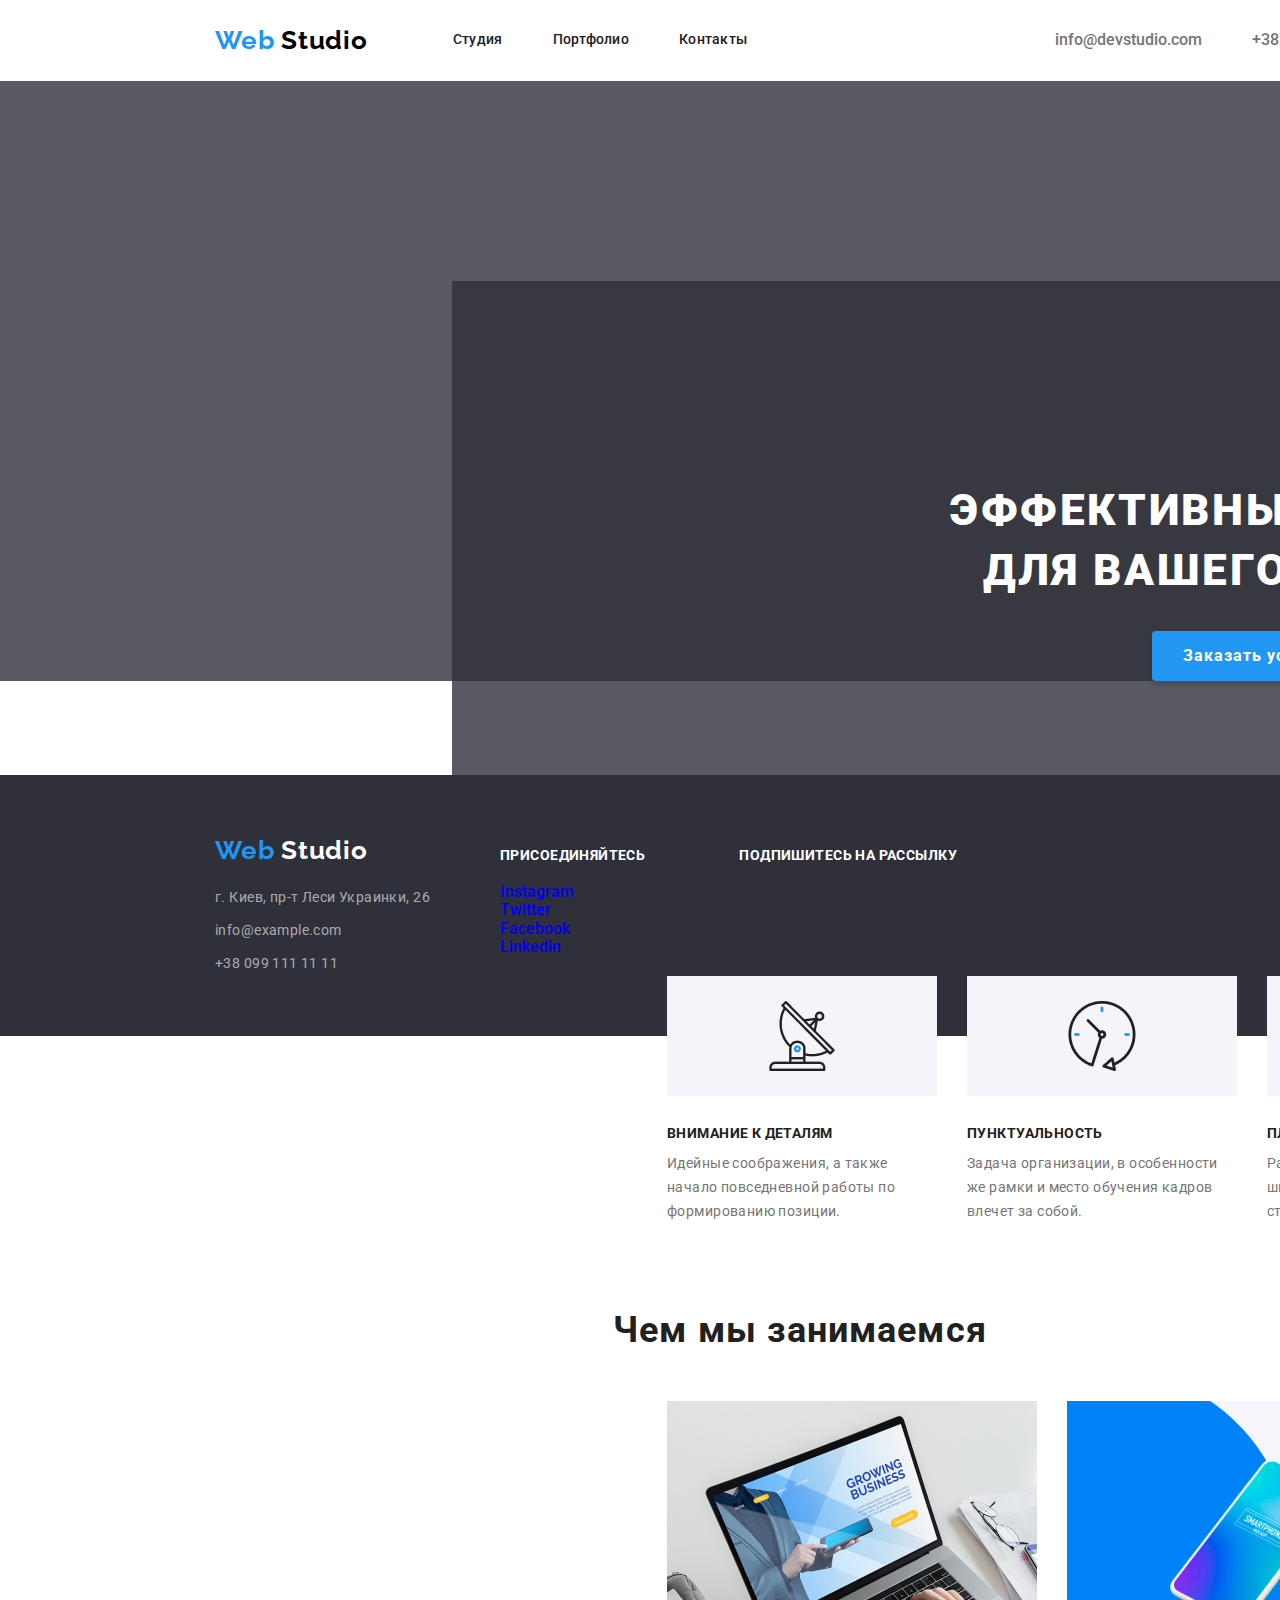
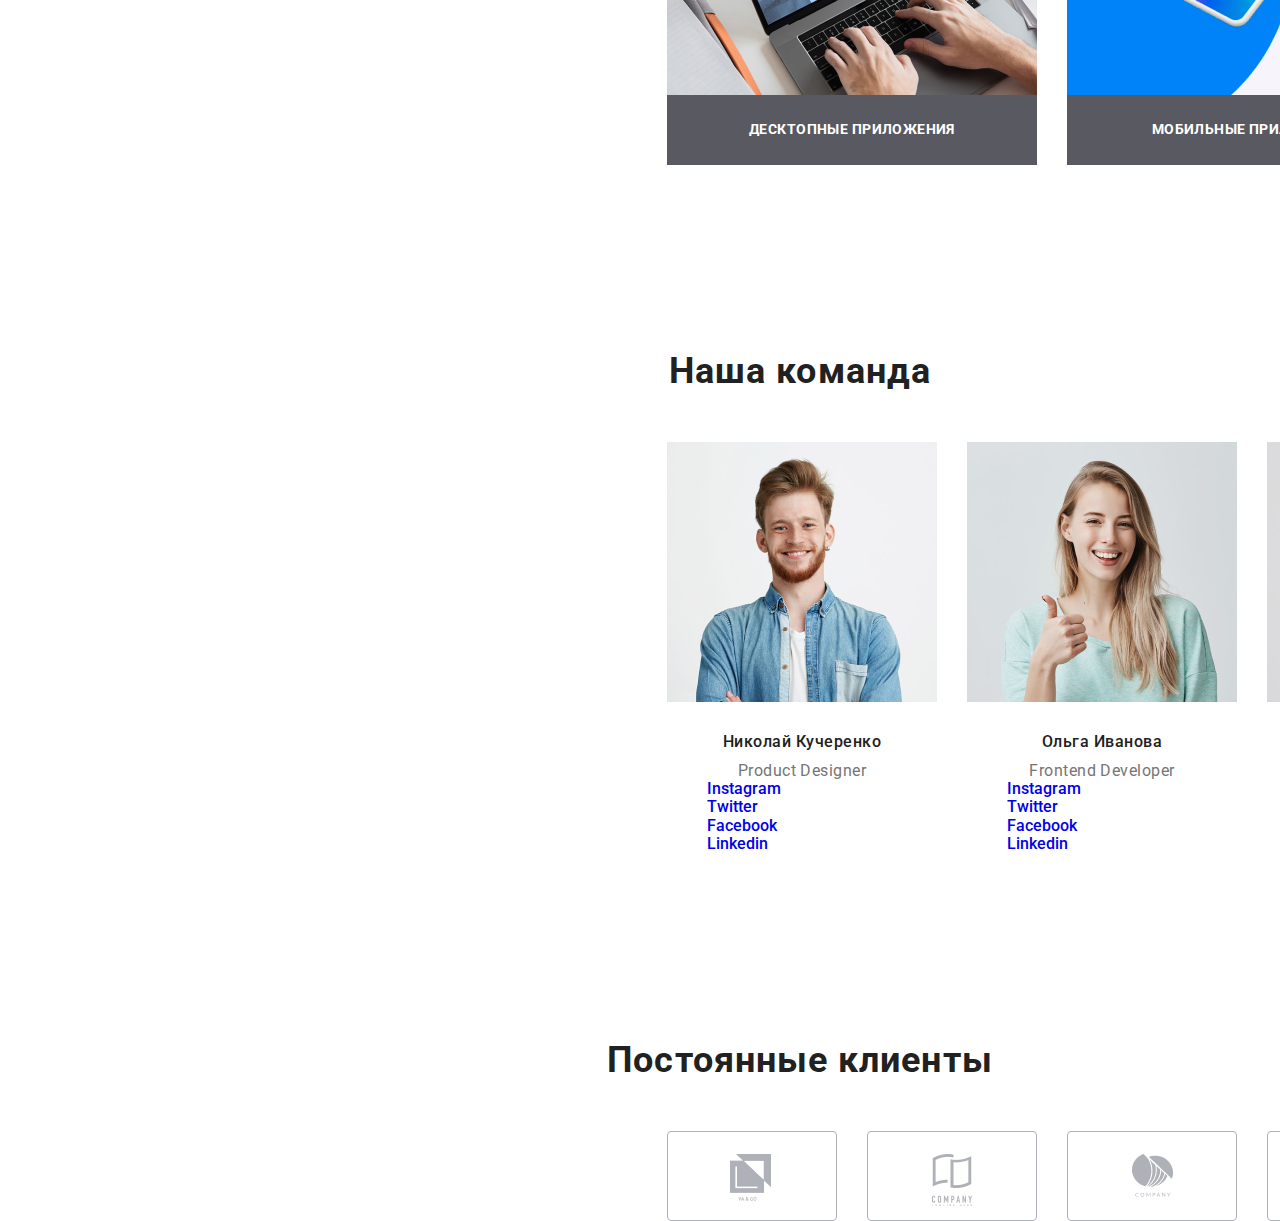
==== commit b97a44c5: "Доделал нормально 3 дз" ====
--- a/index.html
+++ b/index.html
@@ -29,7 +29,8 @@
 
     <main>
       <section class="hero">
-            <div>
+      <section>
+            <div class="hero">
               <!-- <img src="./images/Header img.png" alt="Команда работает над проектом" /> -->
               <h1>Эффективные решения для вашего бизнеса</h1>
               <button class="button">Заказать услугу</button>
@@ -172,12 +173,12 @@
       </section>
     </main>
     <footer>
-      <div class="container flexbox footer-content">
+      <div class="container footer-content">
         <section>
             <h3 class="logo-footer">Web <span class="logoword-white">Studio</span></h3>
             <address>
               <ul class="address">
-                <li>г. Киев, пр-т Леси Украинки, 26</li>
+                <li class="address-item">г. Киев, пр-т Леси Украинки, 26</li>
                 <li class="address-item">info@example.com</li>
                 <li class="address-item">+38 099 111 11 11</li>
               </ul>
--- a/css/styles.css
+++ b/css/styles.css
@@ -22,6 +22,7 @@
   padding-right: 215px;
   margin-left: auto;
   margin-right: auto;
+  /* background-color: tomato; */
 }
 
 .flexbox {
@@ -41,9 +42,9 @@
   letter-spacing: 0.03em;
   color: var(--accent-color);
   text-decoration: none;
-  padding-right: 85px;
-  padding-top: 25px;
-  padding-bottom: 25px;
+  margin-right: 85px;
+  margin-top: 25px;
+  margin-bottom: 25px;
 }
 .logoword {
   color: #000000;
@@ -72,7 +73,7 @@
 }
 
 .navigation-item:not(:last-child) {
-  margin-right: 30px;
+  margin-right: 50px;
 }
 
 .navigation-item:hover {
@@ -96,6 +97,9 @@
   margin-left: auto;
   margin-right: auto;
   background: rgba(47, 48, 58, 0.8);
+  padding-left: 452px;
+  padding-right: 452px;
+  padding-top: 200px;
 }
 
 h1 {
@@ -108,9 +112,6 @@
   text-transform: uppercase;
   color: var(--white-color);
   margin: 0em;
-  padding-left: 452px;
-  padding-right: 452px;
-  padding-top: 200px;
 }
 
 .button {
@@ -129,9 +130,9 @@
   width: 200px;
   height: 50px;
   padding: 10px 31px;
-  margin-left: 700px;
-  margin-right: 700px;
   margin-top: 30px;
+  margin-left: auto;
+  margin-right: auto;
 }
 
 .button:hover {
@@ -142,11 +143,11 @@
   list-style-type: none;
   margin: 0;
   padding-left: 0;
-  padding-top: 95px;
+  margin-top: 95px;
 }
 
 .features:not(:last-child) {
-  padding-right: 30px;
+  margin-right: 30px;
 }
 
 .features-img {
@@ -163,7 +164,7 @@
   letter-spacing: 0.03em;
   text-transform: uppercase;
   color: var(--dark-color);
-  padding-top: 30px;
+  margin-top: 30px;
 }
 
 .features-content {
@@ -172,7 +173,7 @@
   line-height: 1.71;
   letter-spacing: 0.03em;
   color: var(--gray-color);
-  padding-top: 10px;
+  margin-top: 10px;
 }
 
 .wht-doing {
@@ -198,12 +199,12 @@
 .working {
   list-style-type: none;
   padding-left: 0px;
-  padding-top: 50px;
-  margin: 0;
+  margin: 0;
+  margin-top: 50px;
 }
 
 .working:not(:last-child) {
-  padding-right: 30px;
+  margin-right: 30px;
 }
 
 .working-img {
@@ -244,12 +245,12 @@
 
 .team-list {
   padding-left: 0;
-  padding-top: 50px;
-  margin: 0;
+  margin: 0;
+  margin-top: 50px;
 }
 
 .team-list:not(:last-child) {
-  padding-right: 30px;
+  margin-right: 30px;
 }
 
 .team-img {
@@ -264,7 +265,7 @@
   text-align: center;
   letter-spacing: 0.03em;
   color: var(--dark-color);
-  padding-top: 30px;
+  margin-top: 30px;
   padding-bottom: 0;
 }
 
@@ -275,7 +276,7 @@
   text-align: center;
   letter-spacing: 0.03em;
   color: var(--gray-color);
-  padding-top: 10px;
+  margin-top: 10px;
 }
 
 .social-item {
@@ -294,13 +295,19 @@
 }
 
 .client {
+  border: 1px solid #afb1b8;
+  border-radius: 4px;
+
   width: 170px;
   height: 90px;
-  padding-top: 50px;
+  margin-top: 50px;
+
+  padding-top: 22px;
+  text-align: center;
 }
 
 .client:not(:last-child) {
-  padding-right: 30px;
+  margin-right: 30px;
 }
 
 /* Конец основной части */
@@ -313,6 +320,7 @@
 
 .footer-content {
   justify-content: start;
+  display: flex;
 }
 
 .logo-footer {
@@ -324,8 +332,8 @@
   letter-spacing: 0.03em;
   color: var(--accent-color);
   text-decoration: none;
-  padding-top: 60px;
-  margin: 0;
+  margin: 0;
+  margin-top: 60px;
 }
 
 .logoword-white {
@@ -342,20 +350,24 @@
   color: var(--white-color);
   margin: 0;
   padding-left: 0px;
-  padding-top: 20px;
-  padding-right: 70px;
-  padding-bottom: 60px;
+  margin-top: 20px;
+  margin-right: 70px;
+  margin-bottom: 60px;
 }
 
 .address-item {
   color: rgba(255, 255, 255, 0.6);
 }
 
+.address-item:not(:last-child) {
+  margin-bottom: 9px;
+}
+
 .invite-list {
   list-style-type: none;
   margin: 0;
   padding-left: 0;
-  padding-top: 20px;
+  margin-top: 20px;
 }
 
 .invite-item {
@@ -370,11 +382,11 @@
   text-transform: uppercase;
   color: var(--white-color);
   margin: 0;
-  padding-top: 70px;
+  margin-top: 72px;
 }
 
 .invite:not(:last-child) {
-  padding-right: 94px;
+  margin-right: 94px;
 }
 
 /* Конец футера */
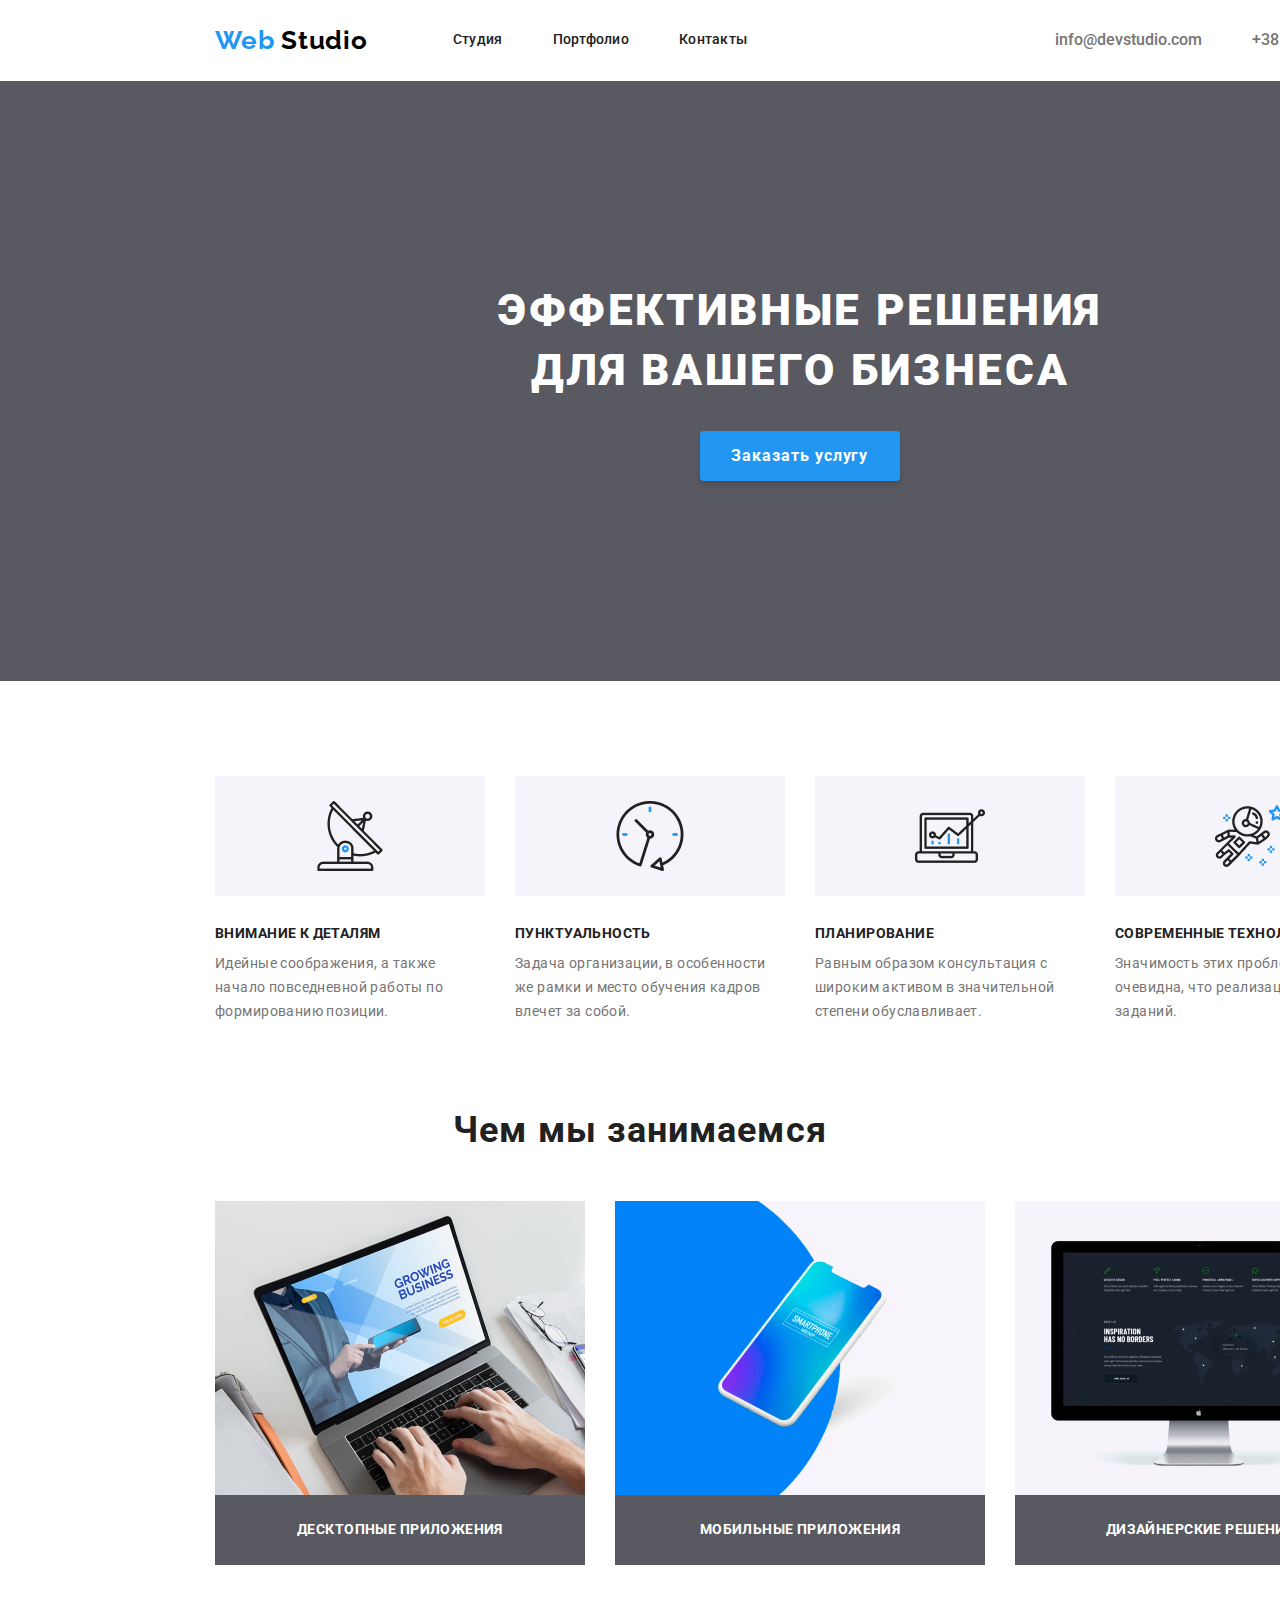
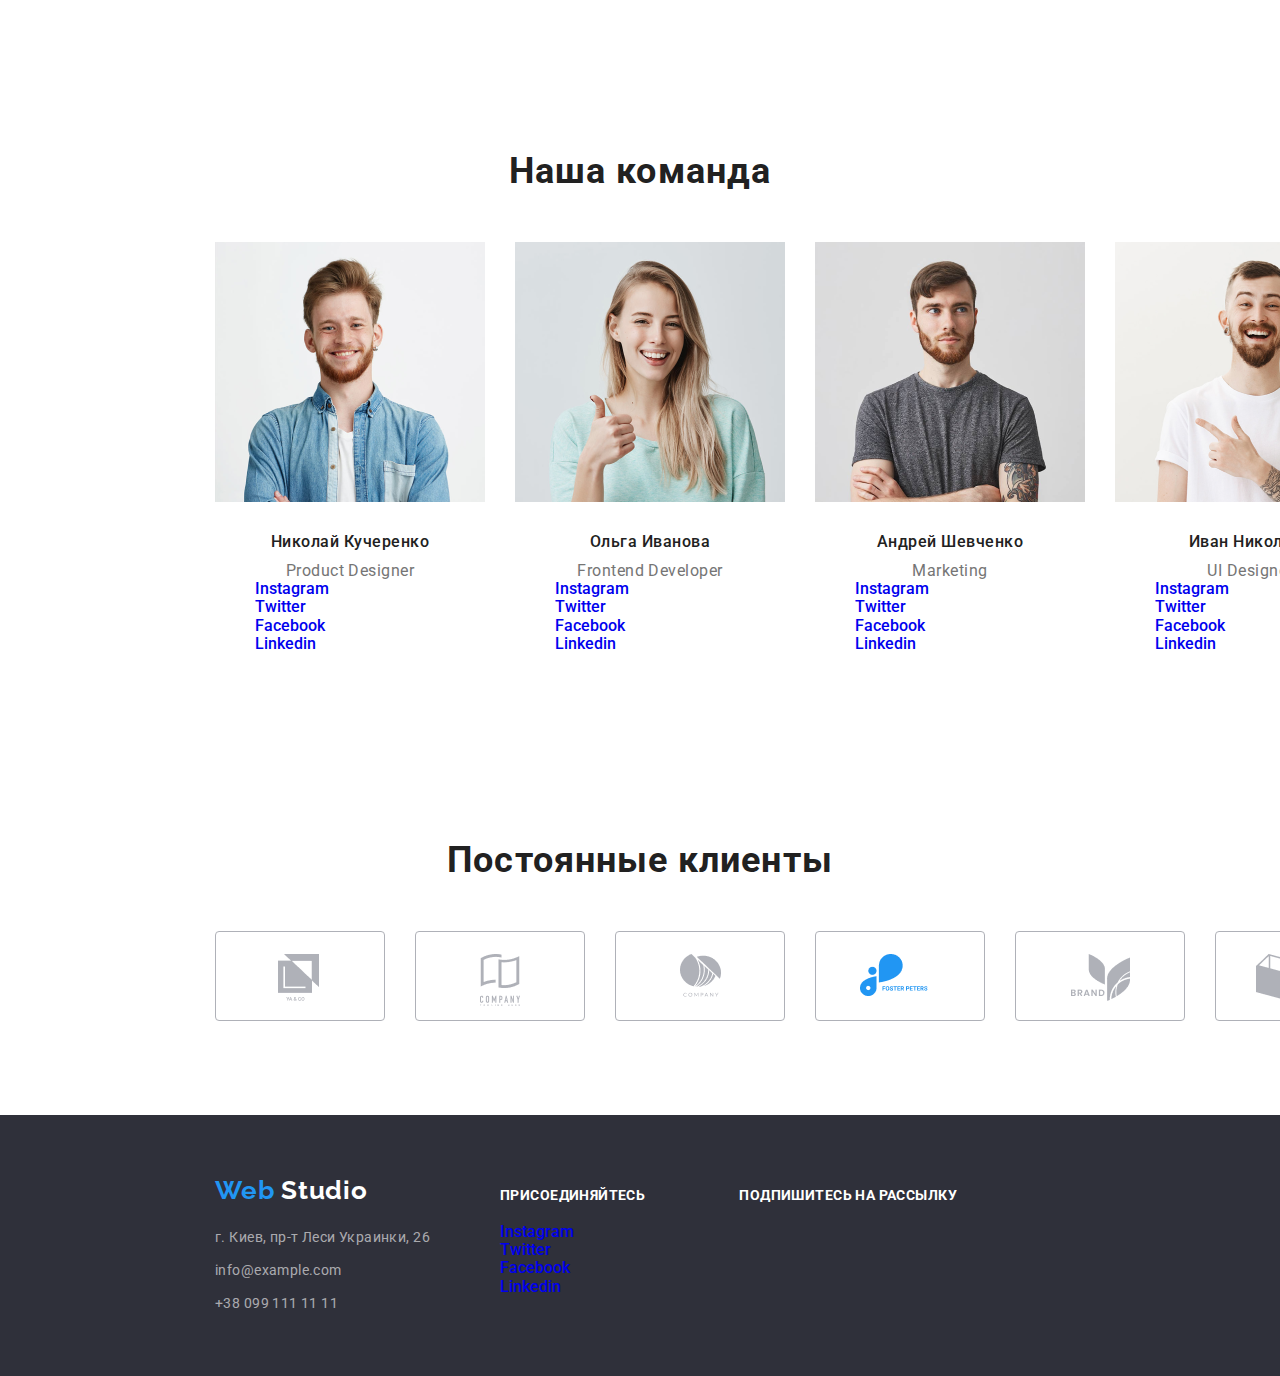
==== commit 87d6fde3: "Update index.html" ====
--- a/index.html
+++ b/index.html
@@ -28,7 +28,6 @@
     </header>
 
     <main>
-      <section class="hero">
       <section>
             <div class="hero">
               <!-- <img src="./images/Header img.png" alt="Команда работает над проектом" /> -->
